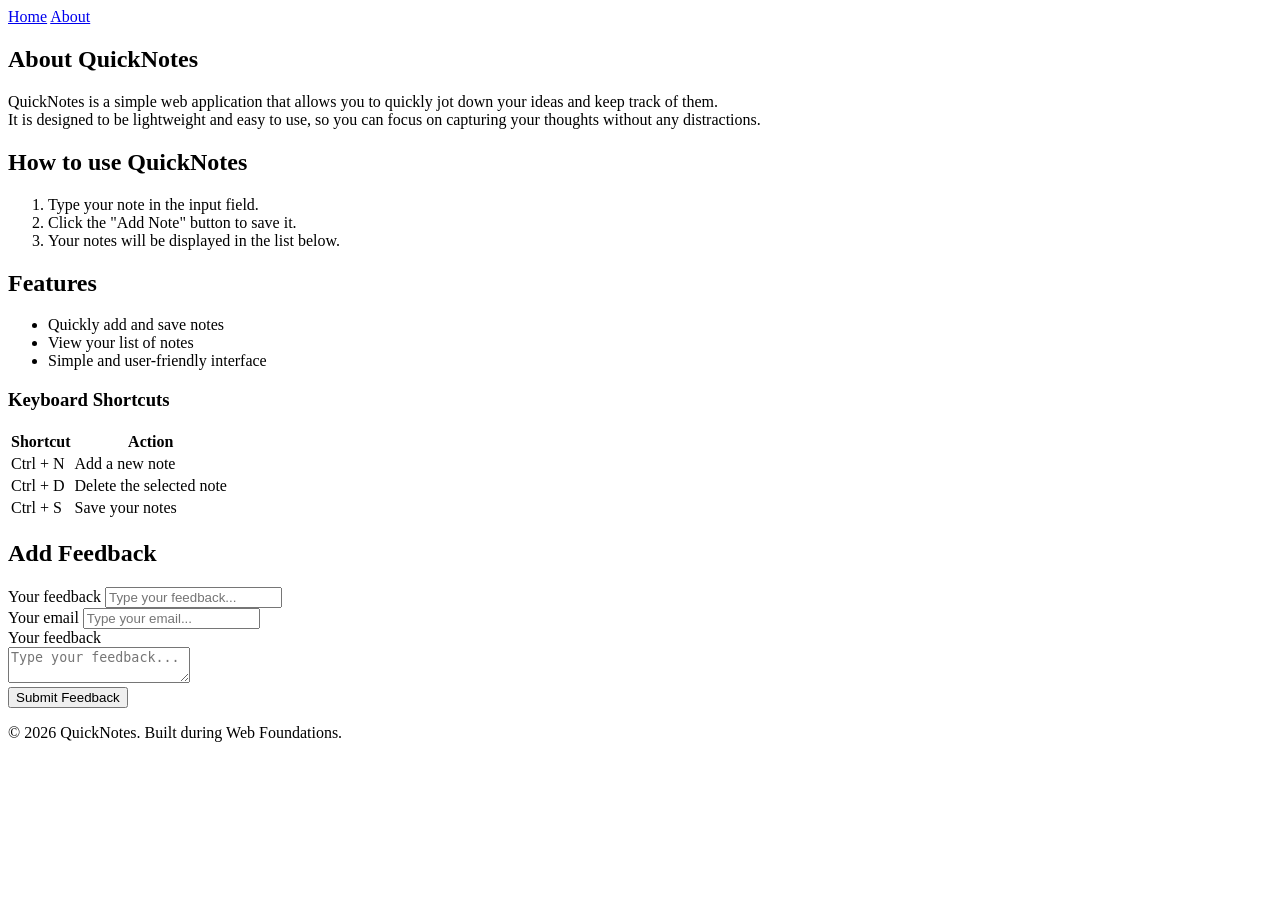
==== about.html @ b41d2c4b "Day 1 Assignment" ====
<!DOCTYPE html>
<html lang="en">
  <head>
    <meta charset="UTF-8" />
    <meta name="viewport" content="width=device-width, initial-scale=1.0" />
    <title>QuickNotes</title>
  </head>
  <body>
    <header>
        <nav>
          <a href="index.html">Home</a>
          <a href="about.html">About</a>
        </nav>
       
    </header>
 
    <main>
      <section>
        <h1>About QuickNotes</h1>
        <p>QuickNotes is a simple web application that allows you to quickly jot down your ideas and keep track of them. 
         <br> It is designed to be lightweight and easy to use, so you can focus on capturing your thoughts without any distractions.</p>
      </section>

      <section>
        <h2>How to use QuickNotes</h2>
        <ol>
          <li>Type your note in the input field.</li>
          <li>Click the "Add Note" button to save it.</li>
          <li>Your notes will be displayed in the list below.</li>
        </ol>
        </section>

      <section>
        <h2>Features</h2>
        <ul>
          <li>Quickly add and save notes</li>
          <li>View your list of notes</li>
          <li>Simple and user-friendly interface</li>
        </ul>
        </section>
        <section> 
        <h3>Keyboard Shortcuts</h3>
       <table><thead>
            <tr>
              <th>Shortcut</th>
              <th>Action</th>
            </tr>
          </thead>
          <tbody>
            <tr>
              <td>Ctrl + N</td>
              <td>Add a new note</td>
            </tr>
            <tr>
              <td>Ctrl + D</td>
              <td>Delete the selected note</td>
            </tr>
            <tr>
              <td>Ctrl + S</td>
              <td>Save your notes</td>
            </tr>
          </tbody>
        </table>
      </section>

        <section>
            <h2>Add Feedback</h2>
            <form>
                <label for="feedback-input">Your feedback</label>
                <input type="text" id="feedback-input" placeholder="Type your feedback..." required /> <br>
                <label for="email-input">Your email</label>
                <input type="email" id="email-input" placeholder="Type your email..." required /> <br>
               <label for="feedback-textarea">Your feedback</label> <br>
               <textarea id="feedback-textarea" placeholder="Type your feedback..." required></textarea> <br>
                <button type="submit">Submit Feedback</button>
            </form>
        </section>
</main>

    <footer>
      <p>&copy; 2026 QuickNotes. Built during Web Foundations.</p>
    </footer>
  </body>
</html>
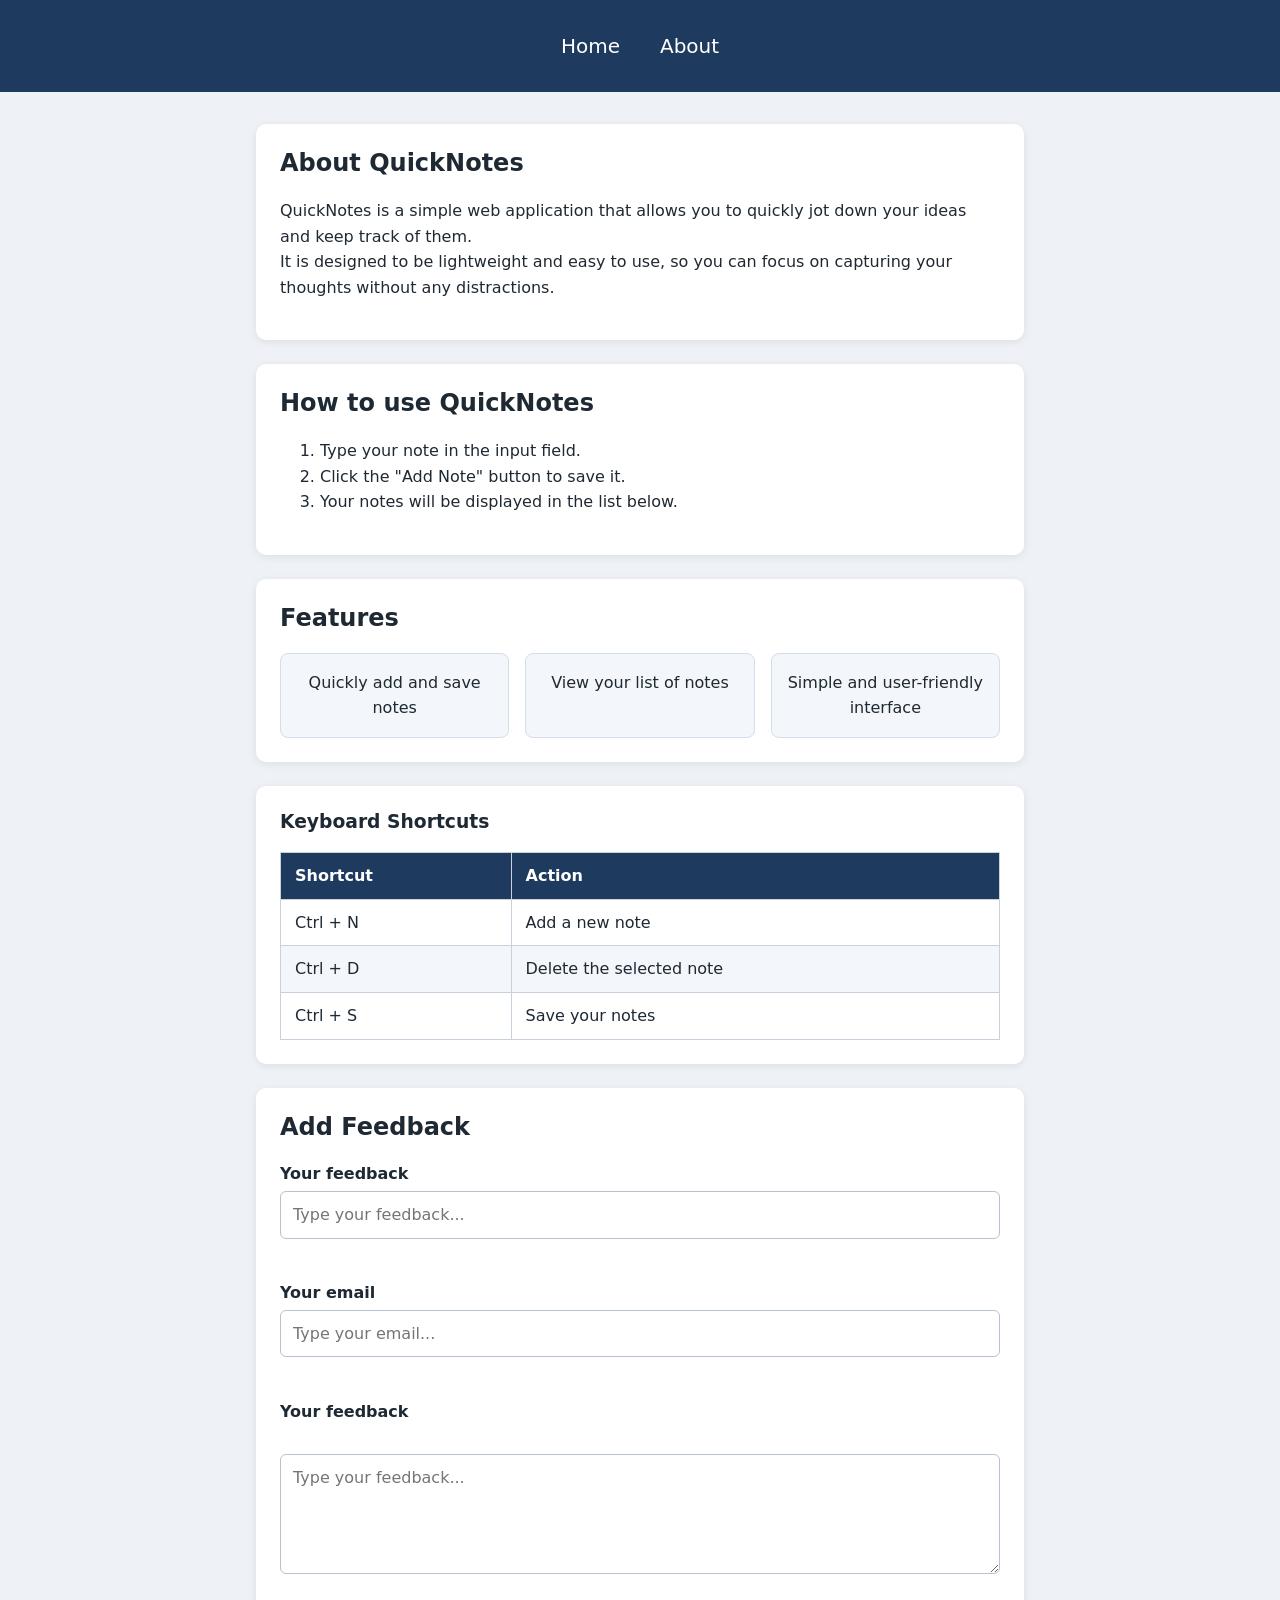
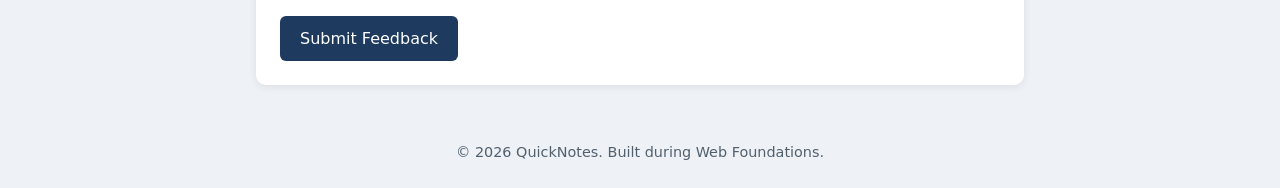
==== commit 3a591c84: "Day 2 assignment" ====
--- a/about.html
+++ b/about.html
@@ -7,14 +7,14 @@
   </head>
   <body>
     <header>
-        <nav>
+        <nav class="nav" >
           <a href="index.html">Home</a>
           <a href="about.html">About</a>
         </nav>
-       
+       <link rel="stylesheet" href="style.css" />
     </header>
  
-    <main>
+    <main class="main-content" >
       <section>
         <h1>About QuickNotes</h1>
         <p>QuickNotes is a simple web application that allows you to quickly jot down your ideas and keep track of them. 
@@ -30,17 +30,18 @@
         </ol>
         </section>
 
-      <section>
+      <section >
         <h2>Features</h2>
-        <ul>
+        <ul class="features">
           <li>Quickly add and save notes</li>
           <li>View your list of notes</li>
           <li>Simple and user-friendly interface</li>
         </ul>
         </section>
-        <section> 
+
+        <section > 
         <h3>Keyboard Shortcuts</h3>
-       <table><thead>
+       <table class="table"><thead>
             <tr>
               <th>Shortcut</th>
               <th>Action</th>
--- a/style.css
+++ b/style.css
@@ -0,0 +1,180 @@
+/* ---------- Reset & base ---------- */
+*,
+*::before,
+*::after {
+  box-sizing: border-box;
+}
+
+body {
+  margin: 0;
+  font-family: system-ui, -apple-system, "Segoe UI", Roboto, Arial, sans-serif;
+  line-height: 1.6;
+  color: #1f2933;
+  background: #eef1f5;
+}
+
+h1,
+h2,
+h3 {
+  line-height: 1.25;
+  margin-top: 0;
+}
+
+/* ---------- Header & navigation ---------- */
+header {
+  background: #1e3a5f;
+  color: #ffffff;
+  padding: 24px 16px;
+  font-size: 1.25rem;
+}
+
+.nav {
+  display: flex;
+  justify-content: center;
+  align-items: center;
+  gap: 16px;
+}
+
+.nav a {
+  color: #ffffff;
+  text-decoration: none;
+  padding: 6px 12px;
+  border-radius: 6px;
+  transition: background-color 0.2s ease, color 0.2s ease;
+}
+
+.nav a:hover,
+.nav a:focus-visible {
+  background: #ffffff;
+  color: #1e3a5f;
+}
+
+/* ---------- Main content & section cards ---------- */
+.main-content {
+  max-width: 800px;
+  margin: 32px auto;
+  padding: 0 16px;
+}
+
+.main-content section {
+  background: #ffffff;
+  padding: 24px;
+  margin-bottom: 24px;
+  border-radius: 10px;
+  box-shadow: 0 2px 8px rgba(0, 0, 0, 0.08);
+}
+
+/* ---------- Features: responsive grid of cards ---------- */
+.features {
+  list-style: none;
+  margin: 0;
+  padding: 0;
+  display: grid;
+  grid-template-columns: repeat(auto-fit, minmax(180px, 1fr));
+  gap: 16px;
+}
+
+.features li {
+  background: #f3f6fa;
+  border: 1px solid #d5dde8;
+  border-radius: 8px;
+  padding: 16px;
+  text-align: center;
+}
+
+/* ---------- Shortcuts table ---------- */
+.table {
+  width: 100%;
+  border-collapse: collapse;
+}
+
+.table th,
+.table td {
+  border: 1px solid #c8d1dc;
+  padding: 10px 14px;
+  text-align: left;
+}
+
+.table thead th {
+  background: #1e3a5f;
+  color: #ffffff;
+}
+
+.table tbody tr:nth-child(even) {
+  background: #f3f6fa;
+}
+
+/* ---------- Feedback form ---------- */
+form label {
+  display: block;
+  font-weight: 600;
+  margin-bottom: 4px;
+}
+
+form input,
+form textarea {
+  display: block;
+  width: 100%;
+  padding: 10px 12px;
+  margin-bottom: 16px;
+  font: inherit;
+  border: 1px solid #b7c2d0;
+  border-radius: 6px;
+}
+
+form input:focus,
+form textarea:focus {
+  outline: 2px solid #3b7dd8;
+  outline-offset: 1px;
+  border-color: #3b7dd8;
+}
+
+form textarea {
+  min-height: 120px;
+  resize: vertical;
+}
+
+/* ---------- Buttons ---------- */
+button {
+  font: inherit;
+  padding: 10px 20px;
+  color: #ffffff;
+  background: #1e3a5f;
+  border: none;
+  border-radius: 6px;
+  cursor: pointer;
+  transition: background-color 0.2s ease, transform 0.2s ease;
+}
+
+button:hover {
+  background: #3b7dd8;
+  transform: translateY(-1px);
+}
+
+/* ---------- Footer ---------- */
+footer {
+  text-align: center;
+  padding: 24px 16px;
+  color: #52606d;
+  font-size: 0.9rem;
+}
+
+footer p {
+  margin: 0;
+}
+
+/* ---------- Small screens ---------- */
+@media (max-width: 600px) {
+  header {
+    font-size: 1rem;
+    padding: 12px 8px;
+  }
+
+  .main-content {
+    margin: 16px auto;
+  }
+
+  .main-content section {
+    padding: 16px;
+  }
+}
